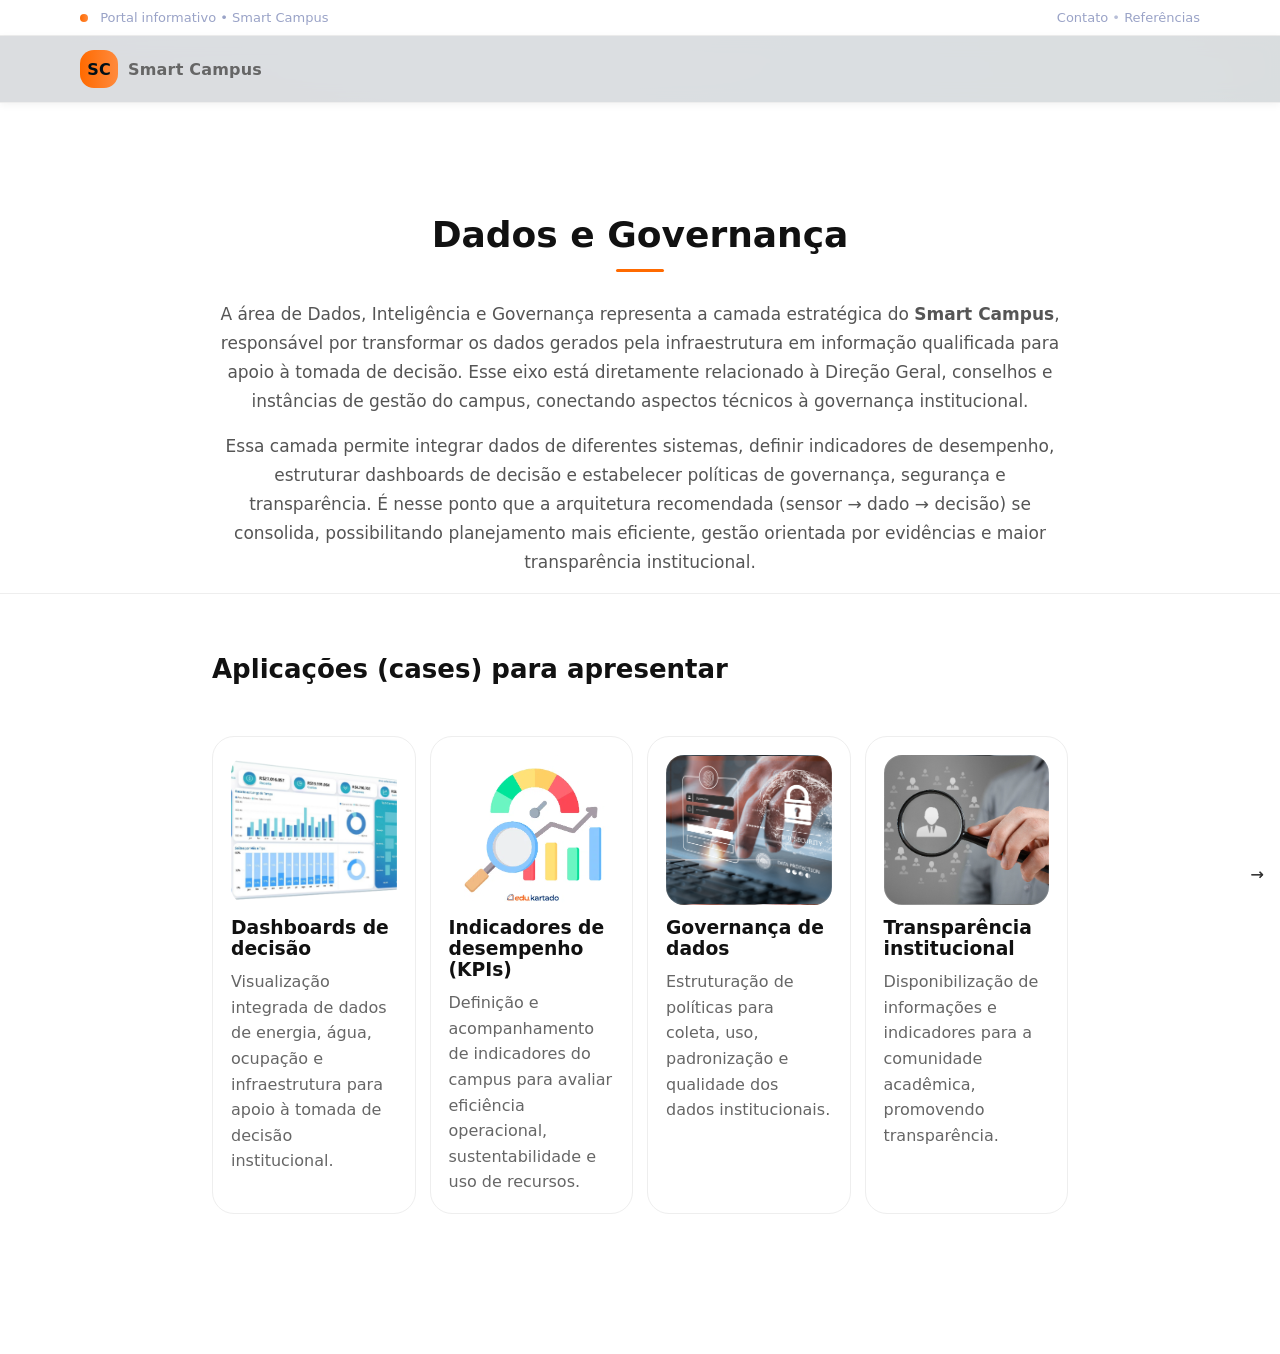
==== areas/dados-governanca.html @ 21ae0348 "first commit" ====
<!doctype html>
<html lang="pt-br">
<head>
  <meta charset="utf-8" />
  <meta name="viewport" content="width=device-width,initial-scale=1" />
  <title>Smart Campus — Portal</title>
  <meta name="description" content="Um site informativo sobre Smart Campus: conectividade, IoT, dados, governança e sustentabilidade." />
  <link rel="preconnect" href="https://fonts.gstatic.com" crossorigin>
  <style>
    /* fallback caso o CSS não carregue */
    body{font-family:system-ui,-apple-system,Segoe UI,Roboto,Ubuntu,Arial;margin:0}
  </style>
  <link rel="stylesheet" href="../assets/css/styles.css" />
</head>

<body>
  <!-- Top bar -->
  <div class="topbar">
    <div class="container topbar__inner">
      <div class="topbar__left">
        <span class="dot"></span>
        <span>Portal informativo • Smart Campus</span>
      </div>
      <div class="topbar__right">
        <a href="#contato" class="link-muted">Contato</a>
        <span class="sep">•</span>
        <a href="#referencias" class="link-muted">Referências</a>
      </div>
    </div>
  </div>

  <!-- Header -->
  <header class="header" id="topo">
    <div class="container header__inner">
      <a class="brand" href="#topo" aria-label="Página inicial">
        <span class="brand__mark">SC</span>
        <span class="brand__text">Smart Campus</span>
      </a>

      <a class="brand" href="../index.html" aria-label="Página inicial">


      <button class="navbtn" id="navbtn" aria-label="Abrir menu" aria-expanded="false">☰</button>
    </div>

    <div class="mobile" id="mobileNav" aria-hidden="true">
      <a href="#o-que-e">O que é</a>
      <a href="#pilares">Pilares</a>
      <a href="#arquitetura">Arquitetura</a>
      <a href="#cases">Cases</a>
      <a href="../index.html#contato">Contato</a>
      <a href="../index.html#referencias">Referências</a>
    </div>
  </header>

<!-- Explicacao -->
  <section class="section section--intro" id="conceito">
  <div class="container intro">
    <h2>Dados e Governança</h2>

    <span class="intro__line"></span>

    <p>
      A área de Dados, Inteligência e Governança representa a camada estratégica do <strong>Smart Campus</strong>, 
      responsável por transformar os dados gerados pela infraestrutura em informação qualificada para 
      apoio à tomada de decisão. Esse eixo está diretamente relacionado à Direção Geral, conselhos e 
      instâncias de gestão do campus, conectando aspectos técnicos à governança institucional.
    </p>

    <p>
      Essa camada permite integrar dados de diferentes sistemas, definir
       indicadores de desempenho, estruturar dashboards de decisão e estabelecer políticas de governança, 
       segurança e transparência. É nesse ponto que a arquitetura recomendada (sensor → dado → decisão) se consolida, 
       possibilitando planejamento mais eficiente, gestão orientada por evidências e maior transparência 
       institucional.
    </p>
  </div>

  
<!-- Cases -->
  <section class="section section--light" id="cases">
    <div class="container">
      <div class="section__head">
        <h2>Aplicações (cases) para apresentar</h2>
        <p>Modelos de “entregas” que ficam fáceis de explicar visualmente.</p>
      </div>

      <div class="grid grid--3">
        <div class="card card--media">
          <div class="media" style="background-image:url('../assets/img/dash.png')"></div>
          <h3>Dashboards de decisão</h3>
          <p>Visualização integrada de dados de energia, água, ocupação e infraestrutura para apoio à tomada de decisão institucional.</p>
        </div>

        <div class="card card--media">
          <div class="media" style="background-image:url('../assets/img/kpi.webp')"></div>
          <h3>Indicadores de desempenho (KPIs)</h3>
          <p>Definição e acompanhamento de indicadores do campus para avaliar eficiência operacional, sustentabilidade e uso de recursos.</p>
        </div>

         <div class="card card--media">
          <div class="media" style="background-image:url('../assets/img/segur.png')"></div>
          <h3>Governança de dados</h3>
          <p>Estruturação de políticas para coleta, uso, padronização e qualidade dos dados institucionais.</p>
        </div>

        <div class="card card--media">
          <div class="media" style="background-image:url('../assets/img/transpa.jpg')"></div>
          <h3>Transparência institucional</h3>
          <p>Disponibilização de informações e indicadores para a comunidade acadêmica, promovendo transparência.</p>
        </div>
      </div>
    </div>
  </section>
---- assets/css/styles.css ----
.hero-slider{
  position: relative;
  height: 90vh;
  overflow: hidden;
}

.hero-slider .slide{
  position: absolute;
  inset: 0;
  background-size: cover;
  background-position: center;
  opacity: 0;
  transition: opacity 1s ease;
}

.hero-slider .slide::before{
  content:"";
  position:absolute;
  inset:0;
  background: rgba(0,0,0,.55);
}

.hero-slider .slide.active{ opacity: 1; }

.hero-slider .slide__content{
  position: relative;
  z-index: 2;
  max-width: 600px;
  padding: 120px 80px;
  color: #fff;
}


.slide__content h1{
  font-size: 48px;
  line-height: 1.1;
  margin-bottom: 20px;
}

.slide__content p{
  font-size: 16px;
  line-height: 1.6;
  margin-bottom: 30px;
}

:root{
  --bg:#070A12;
  --bg2:#0B1020;

  --text:#666;        /* títulos */
  --text-body:#C7CBE6;   /* texto normal */
  --muted:#9AA3C7;       /* subtítulo/apoio */

  --card:rgba(255,255,255,.06);
  --line:rgba(255,255,255,.10);

  --brand:#ff6a00;
  --brand2:#ff8a3d;

  --shadow:0 16px 50px rgba(0,0,0,.45);
  --radius:22px;
}

*{box-sizing:border-box}
html{scroll-behavior:smooth}
body{
  margin:0;
  font-family:system-ui,-apple-system,Segoe UI,Roboto,Ubuntu,Arial;
  color:var(--text);
  background:
    radial-gradient(1100px 600px at 20% -10%, rgba(74,163,255,.22), transparent),
    radial-gradient(900px 520px at 90% 10%, rgba(0,212,255,.12), transparent),
    linear-gradient(180deg,var(--bg),var(--bg2));
}

.container{max-width:1120px;margin:0 auto;padding:0 22px}

.topbar{
  border-bottom:1px solid #eee;
  background: #ffffff;
}
.topbar__inner{
  color:#666; /* texto mais escuro e legível */
  display:flex;justify-content:space-between;gap:16px;
  padding:10px 0;color:var(--muted);font-size:13px;
}

.dot{width:8px;height:8px;border-radius:999px;background:linear-gradient(90deg,var(--brand),var(--brand2));display:inline-block;margin-right:8px}
.sep{opacity:.7}

.link-muted{color:var(--muted);text-decoration:none}
.link-muted:hover{color:var(--text)}

.header{
  position:sticky;
  top:0;
  z-index:50;
  background: rgba(255,255,255,.85); /* branco levemente translúcido */
  backdrop-filter: blur(10px);
  border-bottom:1px solid #eee;
  box-shadow: 0 2px 8px rgba(0,0,0,0.05);
}

.header__inner{display:flex;align-items:center;justify-content:space-between;gap:16px;padding:14px 0}
.brand{display:flex;align-items:center;gap:10px;text-decoration:none;color:var(--text)}
.brand__mark{
  width:38px;height:38px;border-radius:14px;
  display:grid;place-items:center;font-weight:800;
  background:linear-gradient(90deg,var(--brand),var(--brand2));
  color:#001018;
}
.brand__text{font-weight:700;letter-spacing:.2px}

.nav{display:flex;align-items:center;gap:14px}
.nav a{
  color:#444;
  text-decoration:none;
  font-size:14px;
  padding:10px 10px;
  border-radius:999px;
  border:1px solid transparent;
}

.nav a:hover{
  color:#ff6a00;        /* seu laranja */
  border-color:#ffdcc0; /* laranja bem suave */
}

.navbtn{display:none;background:transparent;border:1px solid var(--line);color:var(--text);border-radius:12px;padding:10px 12px}

.mobile{
  display:none;
  padding:12px 22px 18px;
  border-top:1px solid var(--line);
}
.mobile a{
  display:block;
  padding:12px 12px;
  margin-top:8px;
  border-radius:14px;
  border:1px solid var(--line);
  color:var(--text);
  text-decoration:none;
  background:rgba(255,255,255,.03);
}

.hero{position:relative;min-height:78vh;display:grid;align-items:center;overflow:hidden}
.hero__bg{
  position:absolute;inset:0;
  background-image:url("../img/hero.jpg");
  background-size:cover;background-position:center;
  filter:saturate(1.1) contrast(1.05);
  transform:scale(1.02);
}
.hero__overlay{
  position:absolute;inset:0;
  background:
    radial-gradient(700px 420px at 20% 10%, rgba(74,163,255,.30), transparent),
    linear-gradient(180deg, rgba(7,10,18,.35), rgba(7,10,18,.92));
}
.hero__inner{
  position:relative;
  display:grid;
  grid-template-columns:1.2fr .8fr;
  gap:18px;
  padding:56px 0;
}
.eyebrow{color:var(--muted);letter-spacing:.18em;text-transform:uppercase;font-size:12px;margin:0 0 10px}
.hero h1{margin:0 0 10px;font-size:44px;line-height:1.05}
.lead{margin:0 0 18px;color:var(--muted);line-height:1.65;max-width:720px}

.hero__cta{display:flex;flex-wrap:wrap;gap:12px;margin:18px 0 14px}
.badges{display:flex;flex-wrap:wrap;gap:10px;margin-top:10px}
.badge{
  font-size:13px;color:var(--text);
  background:rgba(255,255,255,.06);
  border:1px solid var(--line);
  padding:8px 10px;border-radius:999px;
}

.card{
  background:var(--card);
  border:1px solid var(--line);
  border-radius:var(--radius);
  padding:18px;
  box-shadow:var(--shadow);
}
.card--glass{background:rgba(255,255,255,.06)}
.hero__card{align-self:end}
.card h3{margin:0 0 10px}
.card p{margin:0;color:var(--muted);line-height:1.6}

.check{margin:10px 0 14px 18px;color:var(--muted);line-height:1.7}
.link{color:var(--text);text-decoration:none}
.link:hover{color:var(--brand2)}

.section{padding:60px 0;border-top:1px solid var(--line)}
.section--alt{
  background:
    radial-gradient(700px 420px at 10% 0%, rgba(74,163,255,.10), transparent),
    rgba(255,255,255,.02);
}
.section__head{margin-bottom:18px}
.section__head h2{margin:0 0 8px;font-size:26px}
.section__head p{margin:0;color:var(--muted);line-height:1.65;max-width:880px}

.grid{display:grid;gap:14px}
.grid--2{grid-template-columns:repeat(2,1fr)}
.grid--3{grid-template-columns:repeat(3,1fr)}

.card--icon .icon{
  width:44px;height:44px;border-radius:16px;
  display:grid;place-items:center;
  background:rgba(255,255,255,.06);
  border:1px solid var(--line);
  margin-bottom:10px;
  font-size:20px;
}

.stats{
  margin-top:14px;
  display:grid;
  grid-template-columns:repeat(4,1fr);
  gap:10px;
}
.stat{
  border:1px solid var(--line);
  border-radius:18px;
  padding:12px 12px;
  background:rgba(255,255,255,.03);
}
.stat b{display:block}
.stat span{color:var(--muted);font-size:12px}

.diagram{
  display:flex;flex-wrap:wrap;align-items:stretch;gap:10px;
}
.node{
  flex:1 1 190px;
  border:1px solid var(--line);
  border-radius:18px;
  padding:14px;
  background:rgba(255,255,255,.03);
}
.node b{display:block;margin-bottom:6px}
.node span{color:var(--muted);font-size:13px;line-height:1.5}
.arrow{
  display:grid;place-items:center;
  padding:0 8px;color:var(--muted);
}

.callout{
  margin-top:14px;
  border:1px solid rgba(74,163,255,.35);
  background:rgba(74,163,255,.10);
  border-radius:18px;
  padding:14px;
  color:var(--text);
}

.card--media .media{
  height:150px;border-radius:18px;
  border:1px solid var(--line);
  background-size:cover;background-position:center;
  margin-bottom:12px;
}

.refs{margin:0;padding-left:18px;color:var(--muted);line-height:1.8}

.footer{
  margin-top:18px;
  color:var(--muted);
  font-size:13px;
  padding:14px 0;
  border-top:1px solid var(--line);
}

.btn{
  display:inline-flex;align-items:center;justify-content:center;
  gap:10px;
  padding:12px 14px;
  border-radius:16px;
  border:1px solid var(--line);
  text-decoration:none;
  color:var(--text);
  background:rgba(255,255,255,.03);
}
.btn:hover{border-color:rgba(255,255,255,.22)}
.btn--primary{
  background:linear-gradient(90deg,var(--brand),var(--brand2));
  border:none;
  color:#001018;
  font-weight:800;
}
.btn--ghost{background:rgba(255,255,255,.02)}
.btn--sm{padding:10px 12px;border-radius:999px}

.muted{color:var(--muted)}

@media (max-width: 980px){
  .hero__inner{grid-template-columns:1fr}
  .hero h1{font-size:36px}
  .grid--3{grid-template-columns:1fr}
  .grid--2{grid-template-columns:1fr}
  .stats{grid-template-columns:1fr 1fr}
  .nav{display:none}
  .navbtn{display:inline-flex}
}

@media (max-width: 520px){
  .stats{grid-template-columns:1fr}
}

/* ===== SEÇÃO CONCEITO (tipo Smart City) ===== */

.section--intro{
  background:#fff;
  color:#111;
  padding:80px 0;
}

.section--intro .container{
  max-width:900px;
}

.intro{
  text-align:center;
}

.intro h2{
  font-size:36px;
  margin-bottom:14px;
  font-weight:800;
}

.intro__line{
  display:block;
  width:48px;
  height:3px;
  background:#ff6a00; /* pode trocar pela cor do seu projeto */
  margin:0 auto 28px;
  border-radius:4px;
}

.intro p{
  font-size:17px;
  line-height:1.7;
  color:#555;
  margin-bottom:16px;
}

/* ===== Soluções Smart Campus (cards estilo smartcity) ===== */
.section--solutions{
  background:#fff;
  color:#111;
  padding:80px 0;
}

.section-center{
  text-align:center;
  max-width:900px;
  margin:0 auto 40px;
}

.section-center h2{
  font-size:40px;
  margin:0 0 12px;
  font-weight:800;
}

.section-line{
  display:block;
  width:52px;
  height:3px;
  background:#ff6a00; /* cor destaque (pode trocar) */
  margin:0 auto 18px;
  border-radius:6px;
}

.section-sub{
  margin:0 auto;
  color:#666;
  font-size:16px;
  line-height:1.7;
  max-width:720px;
}

/* grid de cards */
.solutions-grid{
  display:grid;
  grid-template-columns:repeat(5, 1fr);
  gap:20px;
  margin-top:10px;
}

.solution-card{
  background:#f7f7f8;
  border:1px solid #eee;
  border-radius:16px;
  padding:22px 18px;
  text-align:center;
  transition:transform .2s ease, box-shadow .2s ease;
}

.solution-card:hover{
  transform:translateY(-4px);
  box-shadow:0 14px 30px rgba(0,0,0,.08);
}

.solution-icon{
  width:68px;
  height:68px;
  border-radius:999px;
  margin:0 auto 14px;
  display:grid;
  place-items:center;
  background:#ff6a00;
  color:#fff;
  font-size:28px;
}

.solution-card h3{
  font-size:16px;
  margin:0 0 10px;
  font-weight:800;
}

.solution-card p{
  margin:0;
  font-size:13px;
  color:#777;
  line-height:1.6;
}

/* responsivo */
@media (max-width: 1100px){
  .solutions-grid{ grid-template-columns:repeat(3, 1fr); }
}
@media (max-width: 720px){
  .solutions-grid{ grid-template-columns:1fr; }
  .section-center h2{ font-size:32px; }
}

/* títulos e textos dessa seção */
.section--light .section__head h2{
  color:#111;
}
.section--light .section-sub{
  color:#fff !important;
}

/* cards na seção clara */
.section--light .card{
  background:#fff;
  border:1px solid #eee;
  box-shadow:none;
}

.section--light .card h3{ color:#111; }
.section--light .card p{ color:#666; }

/* ícone do card (padrão bolinha laranja) */
.section--light .card--icon .icon{
  background:#ff6a00;
  border:none;
  color:#fff;
  border-radius:999px;
  width:68px;
  height:68px;
  font-size:26px;
}

/* stats (as caixinhas pequenas) */
.section--light .stat{
  background:#fff;
  border:1px solid #eee;
}
.section--light .stat b{ color:#111; }
.section--light .stat span{ color:#666; }

/* Subtítulo branco na seção Pilares */
.section--light .section__head p{
  color:#fff;
  opacity:0.9;
}

/* =========================================================
   SEÇÃO ÁREAS / SOLUÇÕES SMART CAMPUS
   Padrão: branco + laranja (institucional)
========================================================= */

.section--areas{
  padding: 80px 0;
  background: #ffffff;
  color: #111;
}

/* Cabeçalho da seção */
.section--areas .section-center{
  text-align: center;
  max-width: 900px;
  margin: 0 auto 48px;
}

.section--areas .section-center h2{
  font-size: 38px;
  font-weight: 800;
  margin: 0 0 12px;
  color: #111;
}

.section--areas .section-line{
  display: block;
  width: 52px;
  height: 3px;
  background: #ff6a00;
  margin: 0 auto 18px;
  border-radius: 6px;
}

.section--areas .section-sub{
  font-size: 16px;
  line-height: 1.7;
  color: #666;
  max-width: 720px;
  margin: 0 auto;
}

/* =========================================================
   BLOCO ÁREA (imagem + texto)
========================================================= */

.area{
  display: grid;
  grid-template-columns: 1fr 1fr;
  gap: 28px;
  align-items: stretch;
  margin-top: 42px;
}

/* alternância imagem/texto */
.area--reverse .area__media{ order: 2; }
.area--reverse .area__content{ order: 1; }

/* =========================================================
   IMAGEM
========================================================= */

.area__media{
  position: relative;
  min-height: 360px;
  border-radius: 22px;
  overflow: hidden;
  background-size: cover;
  background-position: center;
}

/* overlay leve (não dark) */
.area__media::after{
  content:"";
  position:absolute;
  inset:0;
  background: linear-gradient(
    90deg,
    rgba(255,255,255,.15),
    rgba(255,255,255,0)
  );
}

/* =========================================================
   CONTEÚDO
========================================================= */

.area__content{
  background: #ffffff;
  border: 1px solid #eee;
  border-radius: 22px;
  padding: 30px 28px;
  box-shadow: 0 12px 30px rgba(0,0,0,.06);
  display: flex;
  flex-direction: column;
  justify-content: space-between;
}

.area__content h3{
  margin: 0 0 14px;
  font-size: 24px;
  font-weight: 800;
  color: #111;
}

.area__list{
  margin: 0 0 22px;
  padding-left: 18px;
  color: #555;
  line-height: 1.75;
  font-size: 15px;
}

.area__list li{
  margin-bottom: 6px;
}

.area__list b{
  color: #111;
}

/* =========================================================
   BOTÃO
========================================================= */

.section--areas .btn--primary{
  align-self: flex-start;
  background: #ff6a00;
  color: #ffffff;
  border: none;
  font-weight: 700;
  padding: 14px 18px;
  border-radius: 14px;
  text-decoration: none;
  transition: background .2s ease, transform .2s ease;
}

.section--areas .btn--primary:hover{
  background: #e55f00;
  transform: translateY(-2px);
}

/* =========================================================
   RESPONSIVO
========================================================= */

@media (max-width: 980px){
  .area{
    grid-template-columns: 1fr;
  }

  .area--reverse .area__media,
  .area--reverse .area__content{
    order: initial;
  }

  .area__media{
    min-height: 260px;
  }
}

@media (max-width: 520px){
  .section--areas .section-center h2{
    font-size: 30px;
  }

  .area__content{
    padding: 22px;
  }
}

/* ===========================
   SEÇÃO LIGHT (BRANCO)
   Use para: Arquitetura, Áreas, etc.
=========================== */
.section.section--light{
  background:#fff !important;
  color:#111;
  border-top:1px solid #eee;
}

/* títulos e textos */
.section--light .section-center h2{ color:#111; }
.section--light .section-sub{ color:#666; }

/* diagram/cards */
.section--light .node{
  background:#fff;
  border:1px solid #eee;
  box-shadow:0 14px 30px rgba(0,0,0,.06);
}
.section--light .node b{ color:#111; }
.section--light .node span{ color:#666; }
.section--light .arrow{ color:#ff6a00; font-weight:900; }

/* callout */
.section--light .callout{
  border:1px solid rgba(255,106,0,.35);
  background:rgba(255,106,0,.08);
  color:#111;
}

/* ===========================
   SEÇÃO PILARES (LARANJA)
   Use só para: Pilares
=========================== */
.section.section--pilares{
  background:#ff6a00;
  color:#111;
  border-top:1px solid #eee;
}

/* título e subtítulo no laranja */
.section--pilares .section-center h2{ color:#111; }
.section--pilares .section-sub{ color:#fff; opacity:.95; }

/* cards brancos */
.section--pilares .card{
  background:#fff;
  border:1px solid #eee;
  box-shadow:none;
}
.section--pilares .card h3{ color:#111; }
.section--pilares .card p{ color:#666; }

/* ícones laranja */
.section--pilares .card--icon .icon{
  background:#ff6a00;
  color:#fff;
  border:none;
  border-radius:999px;
  width:68px;
  height:68px;
  font-size:26px;
}

/* stats */
.section--pilares .stat{
  background:#fff;
  border:1px solid #eee;
}
.section--pilares .stat b{ color:#111; }
.section--pilares .stat span{ color:#666; }

/* ================================
   ARQUITETURA – CARDS LARANJA ESCURO
================================ */

/* cards */
.section--light .node{
  background: linear-gradient(180deg, #ff6a00, #e55f00);
  border: none;
  border-radius: 18px;
  padding: 18px 18px;
  transition: transform .2s ease, box-shadow .2s ease;
}

/* hover leve */
.section--light .node:hover{
  transform: translateY(-4px);
}

/* título do card */
.section--light .node b{
  color: #ffffff;
  font-weight: 800;
  font-size: 15px;
}

/* texto do card */
.section--light .node span{
  color: rgba(255,255,255,.85);
  font-size: 13px;
  line-height: 1.6;
}

/* setas entre os cards */
.section--light .arrow{
  color: #ff6a00;
  font-size: 20px;
  font-weight: 900;
}

/* card grande "5) Decisão" */
.section--light .node:last-child{
  background: linear-gradient(180deg, #ff6a00, #d95400);
}

/* responsivo */
@media (max-width: 900px){
  .section--light .arrow{ display:none; }
}

#cases .grid.grid--3{
  grid-template-columns: repeat(4, 1fr);
}

@media (max-width: 1100px){
  #cases .grid.grid--3{ grid-template-columns: repeat(3, 1fr); }
}
@media (max-width: 820px){
  #cases .grid.grid--3{ grid-template-columns: repeat(2, 1fr); }
}
@media (max-width: 520px){
  #cases .grid.grid--3{ grid-template-columns: 1fr; }
}

.card--wide {
  grid-column: 1 / -1; /* ocupa as 2 colunas da grid */
}


.card-link {
  text-decoration: none;
  color: inherit;
  display: block;
}

.card-link:hover .card {
  transform: translateY(-4px);
  box-shadow: 0 12px 30px rgba(0,0,0,0.08);
  cursor: pointer;
}

.card::after {
  content: "→";
  position: absolute;
  bottom: 16px;
  right: 16px;
  opacity: 0.4;
}

.card-link {
  text-decoration: none;   /* remove sublinhado */
  color: inherit;          /* herda cor normal */
  display: block;
}

.card-link h3 {
  color: #000;             /* preto */
  font-weight: 700;        /* negrito */
  text-decoration: none;   /* garante sem sublinhado */
}

.readmore {
  margin-top: 14px;
}

.readmore__btn {
  display: inline-flex;
  align-items: center;
  gap: 8px;
  cursor: pointer;
  font-weight: 700;
  color: inherit;
  list-style: none; /* tira marcador padrão */
  user-select: none;
  padding: 10px 14px;
  border-radius: 999px;
  border: 1px solid rgba(0,0,0,0.12);
}

.readmore__btn::-webkit-details-marker {
  display: none; /* remove setinha padrão no Chrome */
}

.readmore__btn::after {
  content: "▾";
  font-size: 0.9em;
  opacity: 0.7;
}

.readmore[open] .readmore__btn::after {
  content: "▴";
}

.readmore__content {
  margin-top: 12px;
}
html { scroll-behavior: smooth; }
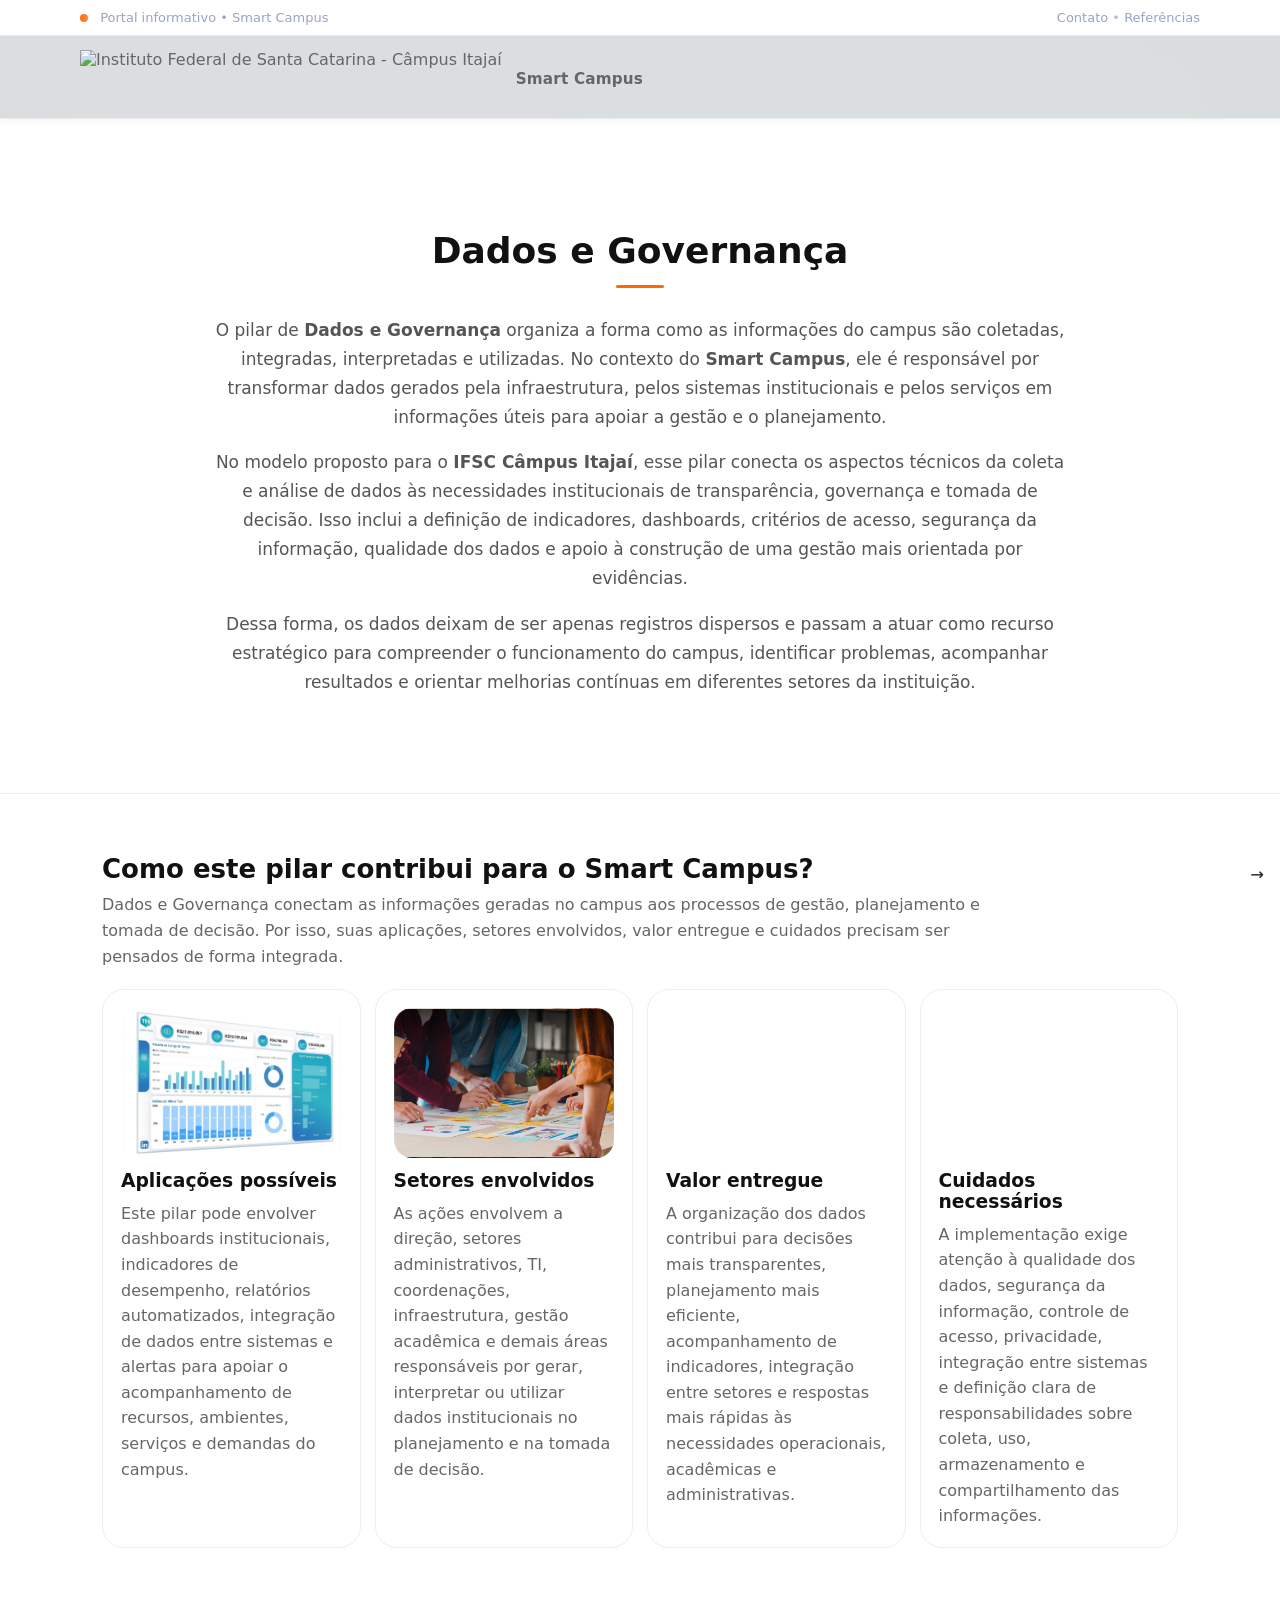
==== commit 4d6b47a1: "Update dados-governanca.html" ====
--- a/areas/dados-governanca.html
+++ b/areas/dados-governanca.html
@@ -32,12 +32,14 @@
   <!-- Header -->
   <header class="header" id="topo">
     <div class="container header__inner">
-      <a class="brand" href="#topo" aria-label="Página inicial">
-        <span class="brand__mark">SC</span>
-        <span class="brand__text">Smart Campus</span>
-      </a>
+     <a class="brand brand--ifsc" href="#topo" aria-label="Página inicial">
+    <img src="../assets/img/ifsc itajai.png" alt="Instituto Federal de Santa Catarina - Câmpus Itajaí" class="brand__logo">
+    <div class="brand__texts">
+      <span class="brand__text">Smart Campus</span>
+    </div>
+    </a>
 
-      <a class="brand" href="../index.html" aria-label="Página inicial">
+      <a class="brand" href="../index.html" aria-label="Página inicial"></a>
 
 
       <button class="navbtn" id="navbtn" aria-label="Abrir menu" aria-expanded="false">☰</button>
@@ -53,62 +55,86 @@
     </div>
   </header>
 
-<!-- Explicacao -->
-  <section class="section section--intro" id="conceito">
+<!-- Explicação -->
+<section class="section section--intro" id="conceito">
   <div class="container intro">
     <h2>Dados e Governança</h2>
-
     <span class="intro__line"></span>
 
     <p>
-      A área de Dados, Inteligência e Governança representa a camada estratégica do <strong>Smart Campus</strong>, 
-      responsável por transformar os dados gerados pela infraestrutura em informação qualificada para 
-      apoio à tomada de decisão. Esse eixo está diretamente relacionado à Direção Geral, conselhos e 
-      instâncias de gestão do campus, conectando aspectos técnicos à governança institucional.
+      O pilar de <strong>Dados e Governança</strong> organiza a forma como as informações
+      do campus são coletadas, integradas, interpretadas e utilizadas. No contexto do
+      <strong>Smart Campus</strong>, ele é responsável por transformar dados gerados pela
+      infraestrutura, pelos sistemas institucionais e pelos serviços em informações úteis
+      para apoiar a gestão e o planejamento.
     </p>
 
     <p>
-      Essa camada permite integrar dados de diferentes sistemas, definir
-       indicadores de desempenho, estruturar dashboards de decisão e estabelecer políticas de governança, 
-       segurança e transparência. É nesse ponto que a arquitetura recomendada (sensor → dado → decisão) se consolida, 
-       possibilitando planejamento mais eficiente, gestão orientada por evidências e maior transparência 
-       institucional.
+      No modelo proposto para o <strong>IFSC Câmpus Itajaí</strong>, esse pilar conecta
+      os aspectos técnicos da coleta e análise de dados às necessidades institucionais de
+      transparência, governança e tomada de decisão. Isso inclui a definição de indicadores,
+      dashboards, critérios de acesso, segurança da informação, qualidade dos dados e apoio
+      à construção de uma gestão mais orientada por evidências.
+    </p>
+
+    <p>
+      Dessa forma, os dados deixam de ser apenas registros dispersos e passam a atuar como
+      recurso estratégico para compreender o funcionamento do campus, identificar problemas,
+      acompanhar resultados e orientar melhorias contínuas em diferentes setores da instituição.
+    </p>
+  </div>
+</section>
+
+<!-- Aplicações -->
+<section class="section section--light" id="cases">
+  <div class="container">
+    <div class="section__head">
+      <h2>Como este pilar contribui para o Smart Campus?</h2>
+      <p>
+       Dados e Governança conectam as informações geradas no campus aos processos de gestão,
+  planejamento e tomada de decisão. Por isso, suas aplicações, setores envolvidos, valor
+  entregue e cuidados precisam ser pensados de forma integrada.
+      </p>
+    </div>
+
+<div class="grid grid--3">
+  <div class="card card--media">
+    <div class="media" style="background-image:url('../assets/img/dash.png')"></div>
+    <h3>Aplicações possíveis</h3>
+    <p>
+      Este pilar pode envolver dashboards institucionais, indicadores de desempenho,
+      relatórios automatizados, integração de dados entre sistemas e alertas para apoiar
+      o acompanhamento de recursos, ambientes, serviços e demandas do campus.
     </p>
   </div>
 
-  
-<!-- Cases -->
-  <section class="section section--light" id="cases">
-    <div class="container">
-      <div class="section__head">
-        <h2>Aplicações (cases) para apresentar</h2>
-        <p>Modelos de “entregas” que ficam fáceis de explicar visualmente.</p>
-      </div>
+  <div class="card card--media">
+    <div class="media" style="background-image:url('../assets/img/organizacoes.jpg')"></div>
+    <h3>Setores envolvidos</h3>
+    <p>
+      As ações envolvem a direção, setores administrativos, TI, coordenações, infraestrutura,
+      gestão acadêmica e demais áreas responsáveis por gerar, interpretar ou utilizar dados
+      institucionais no planejamento e na tomada de decisão.
+    </p>
+  </div>
 
-      <div class="grid grid--3">
-        <div class="card card--media">
-          <div class="media" style="background-image:url('../assets/img/dash.png')"></div>
-          <h3>Dashboards de decisão</h3>
-          <p>Visualização integrada de dados de energia, água, ocupação e infraestrutura para apoio à tomada de decisão institucional.</p>
-        </div>
+  <div class="card card--media">
+    <div class="media" style="background-image:url('../assets/img/gestão-de-indicadores.jpg')"></div>
+    <h3>Valor entregue</h3>
+    <p>
+      A organização dos dados contribui para decisões mais transparentes, planejamento mais
+      eficiente, acompanhamento de indicadores, integração entre setores e respostas mais
+      rápidas às necessidades operacionais, acadêmicas e administrativas.
+    </p>
+  </div>
 
-        <div class="card card--media">
-          <div class="media" style="background-image:url('../assets/img/kpi.webp')"></div>
-          <h3>Indicadores de desempenho (KPIs)</h3>
-          <p>Definição e acompanhamento de indicadores do campus para avaliar eficiência operacional, sustentabilidade e uso de recursos.</p>
-        </div>
-
-         <div class="card card--media">
-          <div class="media" style="background-image:url('../assets/img/segur.png')"></div>
-          <h3>Governança de dados</h3>
-          <p>Estruturação de políticas para coleta, uso, padronização e qualidade dos dados institucionais.</p>
-        </div>
-
-        <div class="card card--media">
-          <div class="media" style="background-image:url('../assets/img/transpa.jpg')"></div>
-          <h3>Transparência institucional</h3>
-          <p>Disponibilização de informações e indicadores para a comunidade acadêmica, promovendo transparência.</p>
-        </div>
-      </div>
-    </div>
-  </section>+  <div class="card card--media">
+    <div class="media" style="background-image:url('../assets/img/Seguranca-da-Informacao.webp')"></div>
+    <h3>Cuidados necessários</h3>
+    <p>
+      A implementação exige atenção à qualidade dos dados, segurança da informação,
+      controle de acesso, privacidade, integração entre sistemas e definição clara de
+      responsabilidades sobre coleta, uso, armazenamento e compartilhamento das informações.
+    </p>
+  </div>
+</div>
--- a/assets/css/styles.css
+++ b/assets/css/styles.css
@@ -446,7 +446,7 @@
   color:#111;
 }
 .section--light .section-sub{
-  color:#fff !important;
+  color:#666 !important;
 }
 
 /* cards na seção clara */
@@ -480,8 +480,8 @@
 
 /* Subtítulo branco na seção Pilares */
 .section--light .section__head p{
-  color:#fff;
-  opacity:0.9;
+  color:#666;
+  opacity:1;
 }
 
 /* =========================================================
@@ -795,7 +795,6 @@
   grid-column: 1 / -1; /* ocupa as 2 colunas da grid */
 }
 
-
 .card-link {
   text-decoration: none;
   color: inherit;
@@ -816,16 +815,10 @@
   opacity: 0.4;
 }
 
-.card-link {
-  text-decoration: none;   /* remove sublinhado */
-  color: inherit;          /* herda cor normal */
-  display: block;
-}
-
 .card-link h3 {
-  color: #000;             /* preto */
-  font-weight: 700;        /* negrito */
-  text-decoration: none;   /* garante sem sublinhado */
+  color: #000;
+  font-weight: 700;
+  text-decoration: none;
 }
 
 .readmore {
@@ -864,3 +857,665 @@
   margin-top: 12px;
 }
 html { scroll-behavior: smooth; }
+
+/* =========================================================
+   SEÇÃO: MODELO EM CAMADAS
+========================================================= */
+
+.camadas-section {
+  padding: 90px 20px;
+  background: linear-gradient(180deg, #ffffff 0%, #f8fbff 100%) !important;
+  color: #1d2b3a !important;
+  border-top: none !important;
+}
+
+.camadas-container {
+  max-width: 1200px;
+  margin: 0 auto;
+}
+
+.camadas-texto {
+  text-align: center;
+  max-width: 760px;
+  margin: 0 auto 50px;
+}
+
+.section-tag {
+  display: inline-block;
+  margin-bottom: 12px;
+  padding: 8px 16px;
+  border-radius: 999px;
+  background: #fff4df;
+  color: #e88a00;
+  font-weight: 700;
+  font-size: 0.85rem;
+}
+
+.camadas-texto h2 {
+  font-size: 2.4rem;
+  margin-bottom: 16px;
+  color: #1d2b3a !important;
+}
+
+.camadas-texto p {
+  color: #5d6b7a !important;
+  line-height: 1.7;
+}
+
+.camadas-content {
+  display: grid;
+  grid-template-columns: 1.2fr 0.8fr;
+  gap: 48px;
+  align-items: center;
+}
+
+.camadas-diagrama {
+  position: relative;
+  width: min(620px, 90vw);
+  aspect-ratio: 1 / 1;
+  margin: 0 auto;
+}
+
+/* Remove a aparência padrão dos botões */
+.camadas-section button.camada {
+  appearance: none;
+  -webkit-appearance: none;
+  font-family: inherit;
+  margin: 0;
+  background-clip: padding-box;
+}
+
+.camada {
+  position: absolute;
+  left: 50%;
+  top: 50%;
+  border-radius: 50%;
+  border: 2px solid transparent;
+  transform: translate(-50%, -50%);
+  cursor: pointer;
+  transition:
+    opacity 0.35s ease,
+    box-shadow 0.35s ease,
+    transform 0.35s ease,
+    filter 0.35s ease;
+  display: flex;
+  align-items: flex-start;
+  justify-content: center;
+  font-weight: 800;
+  color: #243447;
+  font-size: 0.95rem;
+  padding-top: 28px;
+}
+
+.camada span {
+  pointer-events: none;
+}
+
+/* Círculo externo: Serviços */
+.camada-servicos {
+  width: 100%;
+  height: 100%;
+  background: rgba(255, 183, 77, 0.22);
+  border-color: rgba(255, 152, 0, 0.55);
+  z-index: 1;
+}
+
+/* Segundo círculo: Tecnologia */
+.camada-tecnologia {
+  width: 76%;
+  height: 76%;
+  background: rgba(187, 222, 251, 0.45);
+  border-color: rgba(66, 165, 245, 0.45);
+  z-index: 2;
+}
+
+/* Terceiro círculo: Infraestrutura */
+.camada-infraestrutura {
+  width: 52%;
+  height: 52%;
+  background: rgba(200, 230, 201, 0.55);
+  border-color: rgba(102, 187, 106, 0.45);
+  z-index: 3;
+}
+
+/* Centro: Stakeholders */
+.camada-stakeholders {
+  width: 26%;
+  height: 26%;
+  background: rgba(255, 255, 255, 0.95);
+  border-color: rgba(100, 116, 139, 0.35);
+  box-shadow: 0 12px 35px rgba(15, 23, 42, 0.12);
+  z-index: 4;
+  align-items: center;
+  padding-top: 0;
+  text-align: center;
+}
+
+/* Quando alguma camada está ativa */
+.camadas-diagrama.has-active .camada {
+  opacity: 0.45;
+  transform: translate(-50%, -50%) scale(0.94);
+  filter: saturate(0.8);
+}
+
+/* Camada selecionada */
+.camadas-diagrama.has-active .camada.active {
+  opacity: 1;
+  transform: translate(-50%, -50%) scale(1.06);
+  box-shadow: 0 18px 45px rgba(15, 23, 42, 0.18);
+  filter: saturate(1);
+}
+
+/*
+  Importante:
+  Não usamos .camada.active { z-index: 10; }
+  porque isso fazia o círculo externo ficar por cima
+  e bloquear o acesso aos círculos internos.
+*/
+
+.camadas-info {
+  background: #ffffff;
+  border-radius: 24px;
+  padding: 34px;
+  box-shadow: 0 20px 50px rgba(15, 23, 42, 0.08);
+  border: 1px solid rgba(148, 163, 184, 0.2);
+  min-height: 360px;
+  transition: all 0.3s ease;
+}
+
+.camadas-info h3 {
+  font-size: 1.6rem;
+  color: #1d2b3a !important;
+  margin-bottom: 14px;
+}
+
+.camadas-info p {
+  color: #5d6b7a !important;
+  line-height: 1.7;
+  margin-bottom: 20px;
+}
+
+.camadas-info ul {
+  list-style: none;
+  padding: 0;
+  margin: 0;
+}
+
+.camadas-info li {
+  padding: 10px 0 10px 28px;
+  position: relative;
+  color: #334155 !important;
+  border-bottom: 1px solid #eef2f7;
+}
+
+.camadas-info li::before {
+  content: "•";
+  position: absolute;
+  left: 8px;
+  color: #ff9800;
+  font-weight: bold;
+}
+
+/* Responsivo */
+@media (max-width: 900px) {
+  .camadas-content {
+    grid-template-columns: 1fr;
+  }
+
+  .camadas-texto h2 {
+    font-size: 2rem;
+  }
+
+  .camadas-info {
+    min-height: auto;
+  }
+}
+
+@media (max-width: 520px) {
+  .camadas-section {
+    padding: 70px 16px;
+  }
+
+  .camada {
+    font-size: 0.72rem;
+    padding-top: 18px;
+  }
+
+  .camada-stakeholders {
+    font-size: 0.65rem;
+  }
+
+  .camadas-info {
+    padding: 24px;
+  }
+}
+
+.brand--ifsc {
+  display: flex;
+  align-items: center;
+  gap: 14px;
+  text-decoration: none;
+}
+
+.brand__logo {
+  height: 54px;
+  width: auto;
+  display: block;
+}
+
+.brand__texts {
+  display: flex;
+  flex-direction: column;
+  line-height: 1.1;
+}
+
+.brand__text {
+  font-size: 0.95rem;
+  color: #666;
+  margin-top: 4px;
+}
+
+/* =========================================================
+   SEÇÃO: PROTÓTIPOS IOT/LORAWAN
+========================================================= */
+
+.section--prototype {
+  background: #ffffff;
+  color: #111;
+  padding: 90px 0;
+  border-top: 1px solid #eee;
+}
+
+.prototype-header {
+  text-align: center;
+  max-width: 820px;
+  margin: 0 auto 46px;
+}
+
+.prototype-header h2 {
+  font-size: 42px;
+  line-height: 1.1;
+  margin: 14px 0 16px;
+  color: #111;
+}
+
+.prototype-header p {
+  color: #666;
+  font-size: 16px;
+  line-height: 1.7;
+  margin: 0 auto;
+}
+
+.prototype-carousel {
+  position: relative;
+}
+
+.prototype-slides {
+  overflow: hidden;
+}
+
+.prototype-slide {
+  display: none;
+}
+
+.prototype-slide.active {
+  display: block;
+}
+
+.prototype-layout {
+  display: grid;
+  grid-template-columns: 0.9fr 1.1fr;
+  gap: 48px;
+  align-items: center;
+}
+
+.prototype-content h3 {
+  font-size: 34px;
+  line-height: 1.15;
+  margin: 0 0 18px;
+  color: #123;
+}
+
+.prototype-content p {
+  color: #555;
+  font-size: 17px;
+  line-height: 1.75;
+  margin: 0 0 16px;
+}
+
+.prototype-tags {
+  display: flex;
+  flex-wrap: wrap;
+  gap: 10px;
+  margin-top: 24px;
+}
+
+.prototype-tags span {
+  background: rgba(255, 106, 0, 0.1);
+  color: #d95400;
+  border: 1px solid rgba(255, 106, 0, 0.22);
+  font-weight: 700;
+  font-size: 13px;
+  border-radius: 999px;
+  padding: 9px 12px;
+}
+
+.prototype-card {
+  background: #ffffff;
+  border: 1px solid #e9eef5;
+  border-radius: 24px;
+  overflow: hidden;
+  box-shadow: 0 20px 50px rgba(15, 23, 42, 0.08);
+}
+
+.prototype-card__head {
+  padding: 20px 24px;
+  border-bottom: 1px solid #eef2f7;
+  display: flex;
+  justify-content: space-between;
+  align-items: center;
+  gap: 14px;
+}
+
+.prototype-card__head h4 {
+  margin: 0;
+  color: #1d2b3a;
+  font-size: 20px;
+}
+
+.prototype-card__head span {
+  color: #2f9e44;
+  font-size: 13px;
+  font-weight: 700;
+  background: rgba(47, 158, 68, 0.1);
+  border: 1px solid rgba(47, 158, 68, 0.22);
+  border-radius: 999px;
+  padding: 8px 10px;
+}
+
+.prototype-map {
+  width: 100%;
+  height: 360px;
+  background: #eef2f7;
+}
+
+.prototype-data-grid {
+  display: grid;
+  grid-template-columns: 1fr 1fr;
+  border-top: 1px solid #eef2f7;
+}
+
+.prototype-data-grid div {
+  padding: 18px 22px;
+}
+
+.prototype-data-grid div + div {
+  border-left: 1px solid #eef2f7;
+}
+
+.prototype-data-grid strong {
+  display: block;
+  color: #111;
+  font-size: 13px;
+  margin-bottom: 6px;
+}
+
+.prototype-data-grid span {
+  color: #555;
+  font-size: 15px;
+}
+
+/* Sensor */
+
+.sensor-panel {
+  display: grid;
+  grid-template-columns: 1fr 1fr;
+  gap: 18px;
+  padding: 26px;
+}
+
+.sensor-gauge-card {
+  background: #f8fafc;
+  border: 1px solid #eef2f7;
+  border-radius: 20px;
+  padding: 22px;
+  text-align: center;
+}
+
+.sensor-gauge-card p {
+  margin: 12px 0 0;
+  color: #666;
+  font-size: 13px;
+  line-height: 1.5;
+}
+
+.gauge {
+  width: 150px;
+  height: 150px;
+  margin: 0 auto;
+  border-radius: 50%;
+  display: grid;
+  place-items: center;
+  position: relative;
+  background:
+    conic-gradient(#ff6a00 0deg, #ff6a00 var(--gauge-value), #e9eef5 var(--gauge-value), #e9eef5 360deg);
+}
+
+.gauge::before {
+  content: "";
+  position: absolute;
+  inset: 14px;
+  background: #ffffff;
+  border-radius: 50%;
+  box-shadow: inset 0 0 0 1px #eef2f7;
+}
+
+.gauge__value,
+.gauge__label {
+  position: relative;
+  z-index: 2;
+}
+
+.gauge__value {
+  font-size: 26px;
+  font-weight: 800;
+  color: #111;
+}
+
+.gauge__label {
+  font-size: 12px;
+  color: #666;
+  margin-top: 34px;
+  position: absolute;
+}
+
+.gauge--temperature {
+  --gauge-value: 104deg;
+}
+
+.gauge--humidity {
+  --gauge-value: 324deg;
+}
+
+.prototype-json {
+  border-top: 1px solid #eef2f7;
+  padding: 16px 22px;
+}
+
+.prototype-json summary {
+  cursor: pointer;
+  font-weight: 700;
+  color: #ff6a00;
+}
+
+.prototype-json pre {
+  background: #0b1020;
+  color: #dbeafe;
+  border-radius: 14px;
+  padding: 16px;
+  overflow: auto;
+  font-size: 12px;
+  line-height: 1.5;
+}
+
+/* Setas e bolinhas */
+
+.prototype-arrow {
+  position: absolute;
+  top: 50%;
+  transform: translateY(-50%);
+  width: 46px;
+  height: 46px;
+  border: none;
+  border-radius: 999px;
+  background: #ff6a00;
+  color: #fff;
+  font-size: 34px;
+  line-height: 1;
+  cursor: pointer;
+  z-index: 5;
+  box-shadow: 0 14px 30px rgba(0,0,0,.12);
+}
+
+.prototype-arrow:hover {
+  background: #e55f00;
+}
+
+.prototype-arrow--left {
+  left: -22px;
+}
+
+.prototype-arrow--right {
+  right: -22px;
+}
+
+.prototype-dots {
+  display: flex;
+  justify-content: center;
+  gap: 10px;
+  margin-top: 28px;
+}
+
+.prototype-dot {
+  width: 11px;
+  height: 11px;
+  border-radius: 999px;
+  border: none;
+  background: #d1d5db;
+  cursor: pointer;
+}
+
+.prototype-dot.active {
+  background: #ff6a00;
+}
+
+/* Responsivo */
+
+@media (max-width: 980px) {
+  .prototype-layout {
+    grid-template-columns: 1fr;
+  }
+
+  .prototype-arrow--left {
+    left: 0;
+  }
+
+  .prototype-arrow--right {
+    right: 0;
+  }
+}
+
+@media (max-width: 620px) {
+  .prototype-header h2 {
+    font-size: 32px;
+  }
+
+  .prototype-content h3 {
+    font-size: 28px;
+  }
+
+  .sensor-panel,
+  .prototype-data-grid {
+    grid-template-columns: 1fr;
+  }
+
+  .prototype-data-grid div + div {
+    border-left: none;
+    border-top: 1px solid #eef2f7;
+  }
+
+  .prototype-map {
+    height: 300px;
+  }
+
+  .prototype-arrow {
+    top: auto;
+    bottom: -64px;
+  }
+}
+
+.tank-extra {
+  padding: 0 26px 24px;
+}
+
+.tank-extra h5 {
+  margin: 0 0 10px;
+  color: #1d2b3a;
+  font-size: 15px;
+}
+
+.tank-extra ul {
+  margin: 0;
+  padding: 0;
+  list-style: none;
+}
+
+.tank-extra li {
+  padding: 10px 0;
+  border-top: 1px solid #eef2f7;
+  color: #555;
+  font-size: 14px;
+}
+
+.tank-extra small {
+  display: block;
+  margin-top: 4px;
+  color: #777;
+  font-size: 12px;
+}
+
+.tank-extra strong {
+  color: #111;
+}
+
+/* =========================================================
+   GRÁFICO DO TANQUE
+========================================================= */
+
+.tank-chart {
+  padding: 0 26px 26px;
+}
+
+.tank-chart h5 {
+  margin: 0 0 14px;
+  color: #1d2b3a;
+  font-size: 15px;
+}
+
+.tank-chart__box {
+  position: relative;
+  width: 100%;
+  height: 280px;
+  max-height: 280px;
+  background: #ffffff;
+  border: 1px solid #eef2f7;
+  border-radius: 18px;
+  padding: 12px;
+  overflow: hidden;
+}
+
+.tank-chart__box canvas {
+  width: 100% !important;
+  height: 100% !important;
+  display: block;
+}
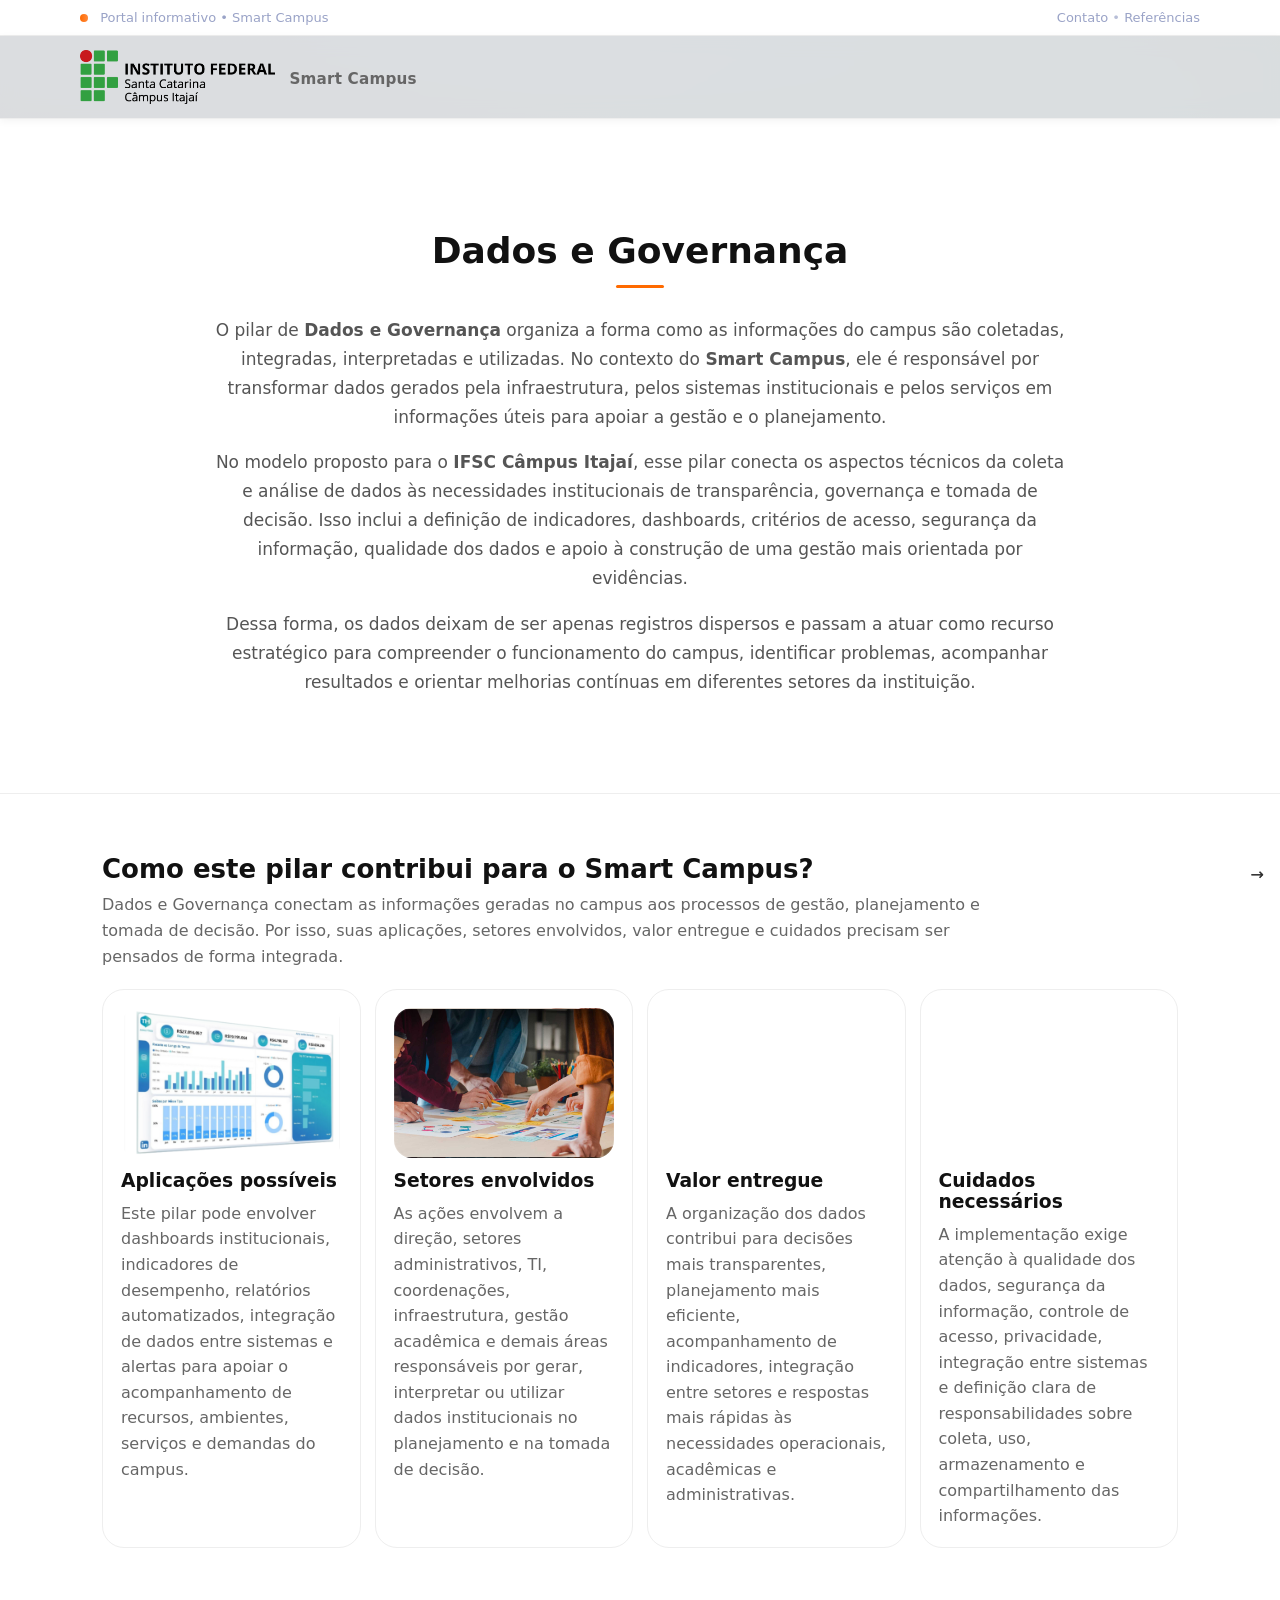
==== commit 37ee6927: "Update dados-governanca.html" ====
--- a/areas/dados-governanca.html
+++ b/areas/dados-governanca.html
@@ -33,7 +33,7 @@
   <header class="header" id="topo">
     <div class="container header__inner">
      <a class="brand brand--ifsc" href="#topo" aria-label="Página inicial">
-    <img src="../assets/img/ifsc itajai.png" alt="Instituto Federal de Santa Catarina - Câmpus Itajaí" class="brand__logo">
+    <img src="../assets/img/itajai_horizontal_marca2015_PNG.png" alt="Instituto Federal de Santa Catarina - Câmpus Itajaí" class="brand__logo">
     <div class="brand__texts">
       <span class="brand__text">Smart Campus</span>
     </div>
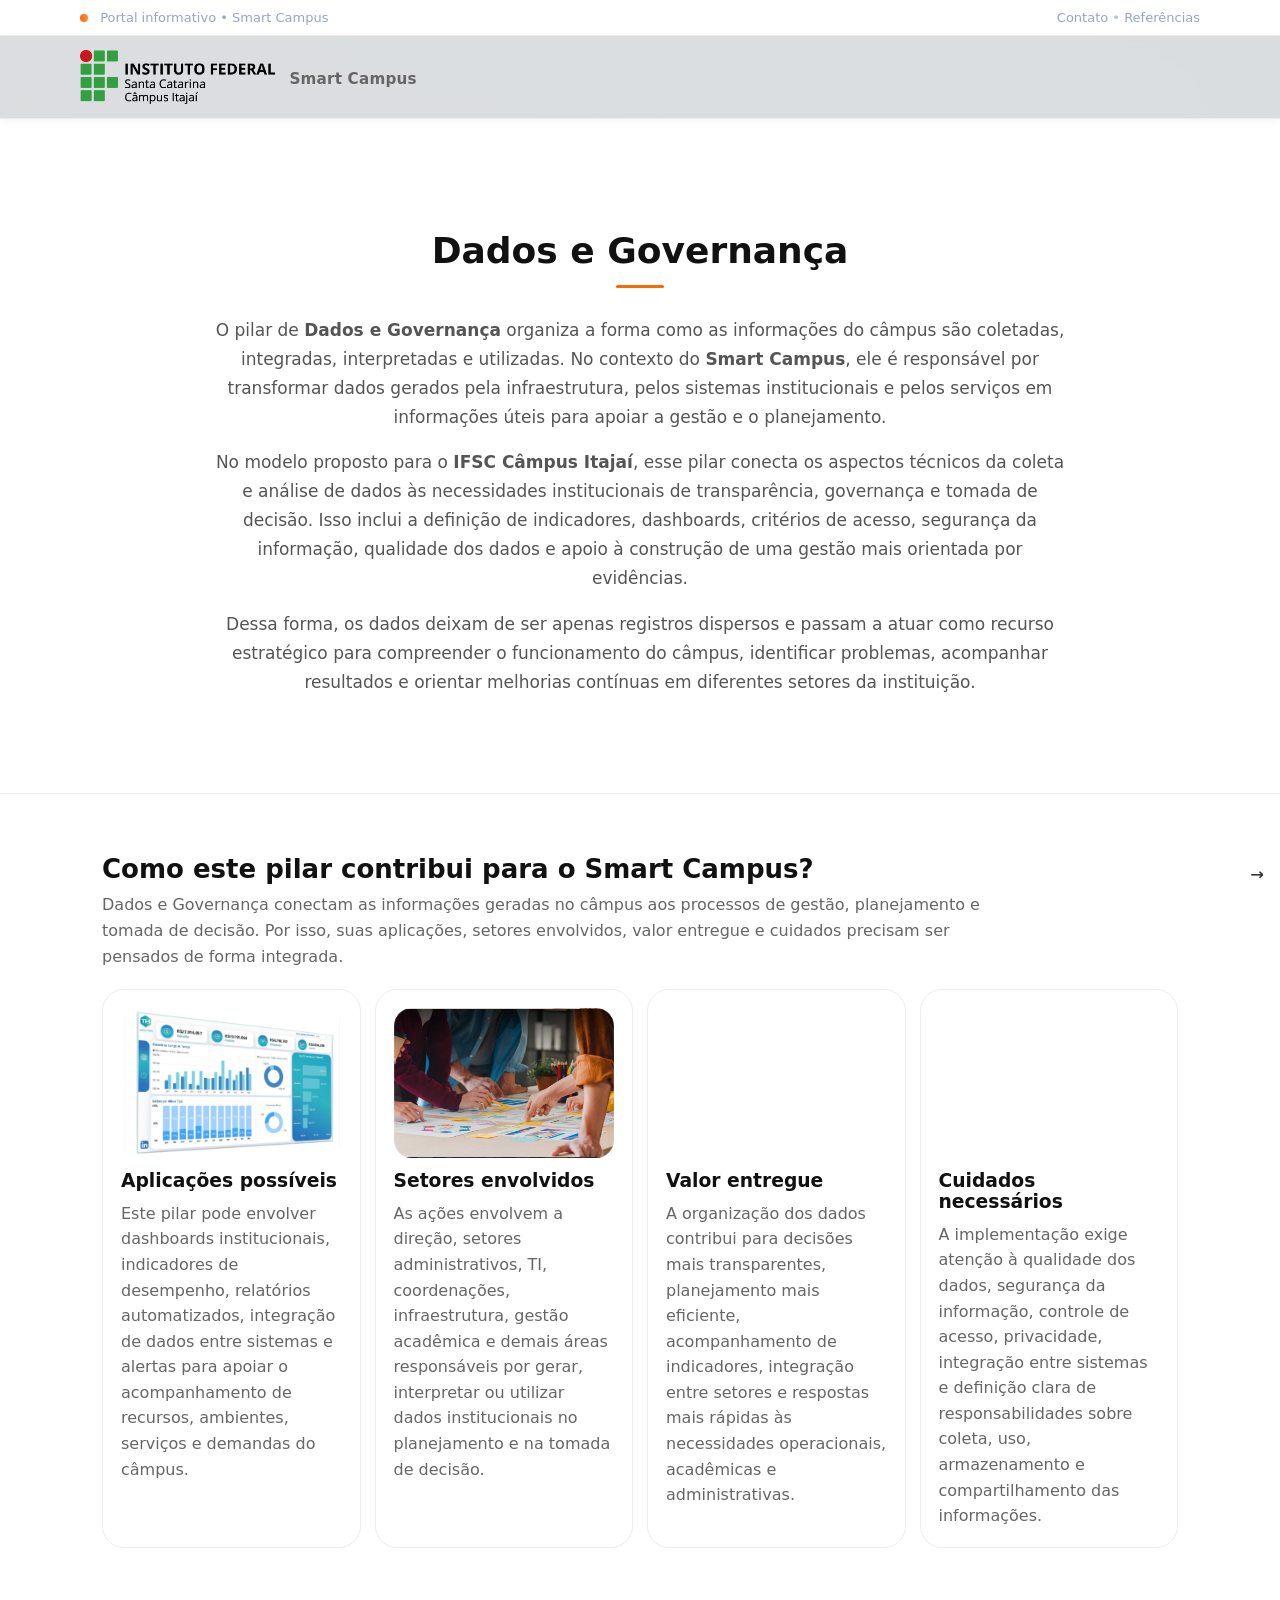
==== commit 9832c343: "Update dados-governanca.html" ====
--- a/areas/dados-governanca.html
+++ b/areas/dados-governanca.html
@@ -63,7 +63,7 @@
 
     <p>
       O pilar de <strong>Dados e Governança</strong> organiza a forma como as informações
-      do campus são coletadas, integradas, interpretadas e utilizadas. No contexto do
+      do câmpus são coletadas, integradas, interpretadas e utilizadas. No contexto do
       <strong>Smart Campus</strong>, ele é responsável por transformar dados gerados pela
       infraestrutura, pelos sistemas institucionais e pelos serviços em informações úteis
       para apoiar a gestão e o planejamento.
@@ -79,7 +79,7 @@
 
     <p>
       Dessa forma, os dados deixam de ser apenas registros dispersos e passam a atuar como
-      recurso estratégico para compreender o funcionamento do campus, identificar problemas,
+      recurso estratégico para compreender o funcionamento do câmpus, identificar problemas,
       acompanhar resultados e orientar melhorias contínuas em diferentes setores da instituição.
     </p>
   </div>
@@ -91,7 +91,7 @@
     <div class="section__head">
       <h2>Como este pilar contribui para o Smart Campus?</h2>
       <p>
-       Dados e Governança conectam as informações geradas no campus aos processos de gestão,
+       Dados e Governança conectam as informações geradas no câmpus aos processos de gestão,
   planejamento e tomada de decisão. Por isso, suas aplicações, setores envolvidos, valor
   entregue e cuidados precisam ser pensados de forma integrada.
       </p>
@@ -104,7 +104,7 @@
     <p>
       Este pilar pode envolver dashboards institucionais, indicadores de desempenho,
       relatórios automatizados, integração de dados entre sistemas e alertas para apoiar
-      o acompanhamento de recursos, ambientes, serviços e demandas do campus.
+      o acompanhamento de recursos, ambientes, serviços e demandas do câmpus.
     </p>
   </div>
 
